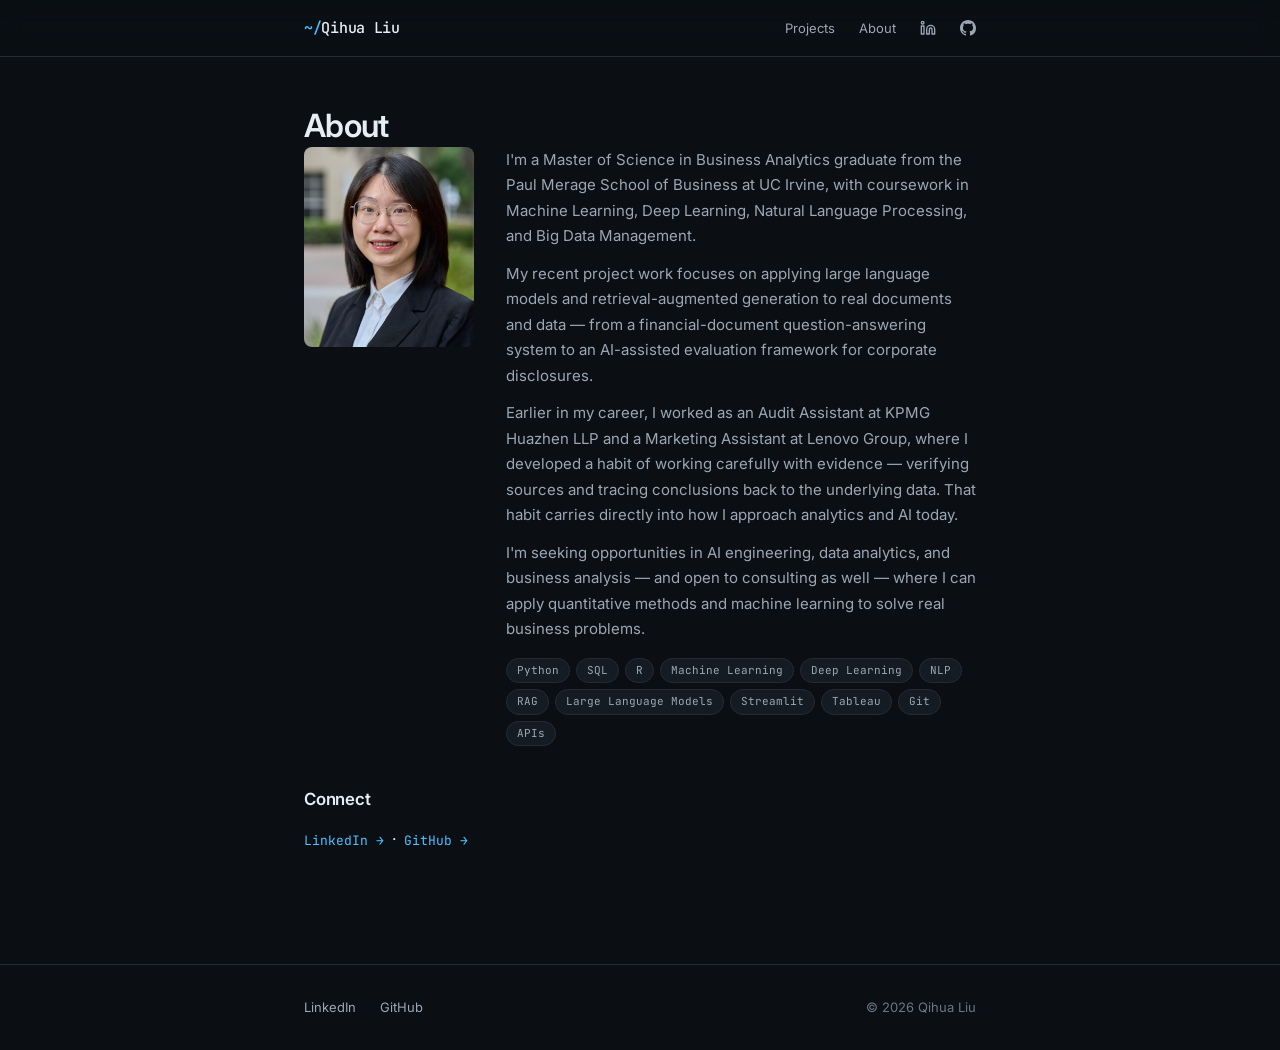
==== about.html @ f7bf49b6 "Add portfolio website" ====
<!DOCTYPE html>
<html lang="en">
<head>
<meta charset="UTF-8">
<meta name="viewport" content="width=device-width, initial-scale=1.0">
<title>About — Qihua Liu</title>
<link rel="icon" type="image/svg+xml" href="favicon.svg">
<link rel="stylesheet" href="styles.css">
</head>
<body>

<nav class="nav">
  <div class="nav-inner">
    <a href="index.html" class="nav-logo">Qihua Liu</a>
    <div class="nav-links">
      <a href="index.html#projects">Projects</a>
      <a href="index.html#about">About</a>
      <a href="https://www.linkedin.com/in/qihua-liu" target="_blank" rel="noopener" aria-label="LinkedIn">
        <svg width="16" height="16" viewBox="0 0 24 24" fill="none" stroke="currentColor" stroke-width="2" stroke-linecap="round" stroke-linejoin="round"><path d="M16 8a6 6 0 0 1 6 6v7h-4v-7a2 2 0 0 0-4 0v7h-4v-7a6 6 0 0 1 6-6z"/><rect x="2" y="9" width="4" height="12"/><circle cx="4" cy="4" r="2"/></svg>
      </a>
      <a href="https://github.com/liuqihua17-ship-it" target="_blank" rel="noopener" aria-label="GitHub">
        <svg width="16" height="16" viewBox="0 0 24 24" fill="currentColor"><path d="M12 0C5.37 0 0 5.37 0 12c0 5.31 3.435 9.795 8.205 11.385.6.105.825-.255.825-.57 0-.285-.015-1.23-.015-2.235-3.015.555-3.795-.735-4.035-1.41-.135-.345-.72-1.41-1.23-1.695-.42-.225-1.02-.78-.015-.795.945-.015 1.62.87 1.845 1.23 1.08 1.815 2.805 1.305 3.495.99.105-.78.42-1.305.765-1.605-2.67-.3-5.46-1.335-5.46-5.925 0-1.305.465-2.385 1.23-3.225-.12-.3-.54-1.53.12-3.18 0 0 1.005-.315 3.3 1.23.96-.27 1.98-.405 3-.405s2.04.135 3 .405c2.295-1.56 3.3-1.23 3.3-1.23.66 1.65.24 2.88.12 3.18.765.84 1.23 1.905 1.23 3.225 0 4.605-2.805 5.625-5.475 5.925.435.375.81 1.095.81 2.22 0 1.605-.015 2.895-.015 3.3 0 .315.225.69.825.57A12.02 12.02 0 0024 12c0-6.63-5.37-12-12-12z"/></svg>
      </a>
    </div>
  </div>
</nav>

<main class="page">
  <h1>About</h1>

  <div class="about-columns">
    <img src="images/qihua-liu.jpg" alt="Qihua Liu" class="about-photo">
    <div>
      <p>I'm a Master of Science in Business Analytics graduate from the Paul Merage School of Business at UC Irvine, with coursework in Machine Learning, Deep Learning, Natural Language Processing, and Big Data Management.</p>

      <p>My recent project work focuses on applying large language models and retrieval-augmented generation to real documents and data — from a financial-document question-answering system to an AI-assisted evaluation framework for corporate disclosures.</p>

      <p>Earlier in my career, I worked as an Audit Assistant at KPMG Huazhen LLP and a Marketing Assistant at Lenovo Group, where I developed a habit of working carefully with evidence — verifying sources and tracing conclusions back to the underlying data. That habit carries directly into how I approach analytics and AI today.</p>

      <p>I'm seeking opportunities in AI engineering, data analytics, and business analysis — and open to consulting as well — where I can apply quantitative methods and machine learning to solve real business problems.</p>

      <div class="tags about-skills">
        <span class="tag">Python</span>
        <span class="tag">SQL</span>
        <span class="tag">R</span>
        <span class="tag">Machine Learning</span>
        <span class="tag">Deep Learning</span>
        <span class="tag">NLP</span>
        <span class="tag">RAG</span>
        <span class="tag">Large Language Models</span>
        <span class="tag">Streamlit</span>
        <span class="tag">Tableau</span>
        <span class="tag">Git</span>
        <span class="tag">APIs</span>
      </div>
    </div>
  </div>

  <h2>Connect</h2>
  <div class="project-actions"><a href="https://www.linkedin.com/in/qihua-liu" target="_blank" rel="noopener">LinkedIn</a> &nbsp;·&nbsp; <a href="https://github.com/liuqihua17-ship-it" target="_blank" rel="noopener">GitHub</a></div>
</main>

<footer class="footer">
  <div class="footer-inner">
    <div class="footer-links">
      <a href="https://www.linkedin.com/in/qihua-liu" target="_blank" rel="noopener">LinkedIn</a>
      <a href="https://github.com/liuqihua17-ship-it" target="_blank" rel="noopener">GitHub</a>
    </div>
    <p>© 2026 Qihua Liu</p>
  </div>
</footer>

</body>
</html>
---- styles.css ----
@import url('https://fonts.googleapis.com/css2?family=Inter:wght@400;500;600&family=JetBrains+Mono:wght@400;500&display=swap');

:root {
  --bg: #0B0F14;
  --bg-secondary: #151B23;
  --bg-raised: #1B222C;
  --text: #E6EDF3;
  --text-secondary: #9BA7B4;
  --text-tertiary: #6B7684;
  --border: #232B36;
  --accent: #4CC2FF;
  --accent-strong: #7DD8FF;
  --accent-soft: rgba(76, 194, 255, 0.12);
  --font: 'Inter', -apple-system, BlinkMacSystemFont, 'Segoe UI', sans-serif;
  --font-mono: 'JetBrains Mono', ui-monospace, SFMono-Regular, Menlo, Consolas, monospace;
  --max-width: 720px;
  --nav-height: 56px;
  --radius: 8px;
}

*,
*::before,
*::after {
  margin: 0;
  padding: 0;
  box-sizing: border-box;
}

html {
  scroll-behavior: smooth;
  scroll-padding-top: calc(var(--nav-height) + 1.5rem);
}

body {
  font-family: var(--font);
  font-size: 1rem;
  line-height: 1.6;
  color: var(--text);
  background: var(--bg);
  -webkit-font-smoothing: antialiased;
  -moz-osx-font-smoothing: grayscale;
}

img { max-width: 100%; display: block; }

a { color: inherit; text-decoration: none; }

/* Layout */

.container,
.page {
  max-width: var(--max-width);
  margin: 0 auto;
  padding-left: 1.5rem;
  padding-right: 1.5rem;
}

.section { padding-top: 3rem; padding-bottom: 3rem; }

.page { padding-top: 3rem; padding-bottom: 4rem; }

/* Navigation */

.nav {
  position: sticky;
  top: 0;
  z-index: 100;
  background: rgba(11, 15, 20, 0.8);
  backdrop-filter: blur(12px);
  -webkit-backdrop-filter: blur(12px);
  border-bottom: 1px solid var(--border);
}

.nav-inner {
  display: flex;
  align-items: center;
  justify-content: space-between;
  height: var(--nav-height);
  max-width: var(--max-width);
  margin: 0 auto;
  padding: 0 1.5rem;
}

.nav-logo,
.site-title {
  font-family: var(--font-mono);
  font-weight: 500;
  font-size: 0.9375rem;
  color: var(--text);
  letter-spacing: -0.02em;
}

.nav-logo::before,
.site-title::before {
  content: '~/';
  color: var(--accent);
}

.nav-links {
  display: flex;
  align-items: center;
  gap: 1.5rem;
}

.nav-links a {
  font-size: 0.8125rem;
  color: var(--text-secondary);
  transition: color 0.2s;
  position: relative;
}

.nav-links a:hover { color: var(--text); }

.nav-links a:not([aria-label])::after {
  content: '';
  position: absolute;
  bottom: -2px;
  left: 0;
  width: 0;
  height: 1.5px;
  background: var(--accent);
  transition: width 0.25s ease;
}

.nav-links a:not([aria-label]):hover::after { width: 100%; }

.nav-links svg { display: block; }

.nav-social { display: flex; align-items: center; gap: 1.1rem; }
.nav-social a { display: flex; color: var(--text-secondary); transition: color 0.2s; }
.nav-social a:hover { color: var(--accent); }

/* Headings */

h1, h2, h3 {
  font-weight: 600;
  color: var(--text);
  letter-spacing: -0.01em;
}

/* Hero / Lanyard */

.hero { padding-bottom: 1rem; }

.lanyard-area {
  position: relative;
  width: 100%;
  height: 440px;
  overflow: visible;
}

#rope-canvas {
  position: absolute;
  top: 0;
  left: 0;
  width: 100%;
  height: 100%;
  pointer-events: none;
}

.badge {
  position: absolute;
  width: 220px;
  cursor: grab;
  user-select: none;
  touch-action: none;
  will-change: transform;
  transform-origin: 50% 0;
  z-index: 10;
}

.badge:active { cursor: grabbing; }

.badge-hole {
  width: 14px;
  height: 14px;
  border: 2.5px solid #c4c4c4;
  border-radius: 50%;
  margin: 0 auto 4px;
}

.badge-card {
  background: #ffffff;
  border: 1px solid rgba(255, 255, 255, 0.12);
  border-radius: 12px;
  overflow: hidden;
  box-shadow: 0 4px 30px rgba(0, 0, 0, 0.5), 0 0 0 1px rgba(76, 194, 255, 0.08);
  transition: box-shadow 0.2s;
}

.badge:active .badge-card {
  box-shadow: 0 12px 40px rgba(0, 0, 0, 0.6), 0 0 0 1px rgba(76, 194, 255, 0.25);
}

.badge-stripe { height: 5px; background: var(--accent); }

.badge-body { padding: 1.25rem 1.5rem 1.5rem; text-align: center; }

.badge-photo {
  width: 68px;
  height: 68px;
  border-radius: 50%;
  object-fit: cover;
  margin: 0 auto 0.75rem;
}

.badge-name { font-size: 1.125rem; font-weight: 600; line-height: 1.3; margin: 0; color: #111; }
.badge-title { font-size: 0.8125rem; color: #555; margin-top: 0.125rem; }
.badge-org {
  font-size: 0.7rem;
  color: var(--accent);
  margin-top: 0.35rem;
  font-family: var(--font-mono);
  text-transform: uppercase;
  letter-spacing: 0.08em;
}

.hero-tagline {
  text-align: center;
  font-size: 1rem;
  color: var(--text-secondary);
  max-width: 520px;
  margin: 0 auto;
  line-height: 1.7;
}

/* Section Labels */

.section-label {
  font-family: var(--font-mono);
  font-size: 0.75rem;
  font-weight: 500;
  text-transform: uppercase;
  letter-spacing: 0.1em;
  color: var(--text-tertiary);
  margin-bottom: 1.5rem;
}

.section-label::before { content: '// '; color: var(--accent); }

/* Project List */

.project-list,
.project-list-clean { display: flex; flex-direction: column; }

.project,
.project-list-clean a {
  display: block;
  padding: 1.5rem 0;
  border-top: 1px solid var(--border);
  transition: padding-left 0.3s ease;
  color: inherit;
}

.project:last-child,
.project-list-clean a:last-child { border-bottom: 1px solid var(--border); }

.project:hover,
.project-list-clean a:hover { padding-left: 1rem; }

.project-header,
.project-row-header {
  display: flex;
  align-items: flex-start;
  justify-content: space-between;
  gap: 1rem;
}

.project h3,
.project-list-clean h3 { font-size: 1.125rem; font-weight: 600; line-height: 1.4; }

.project-arrow {
  font-size: 1.125rem;
  color: var(--text-tertiary);
  transition: transform 0.3s ease, color 0.2s;
  flex-shrink: 0;
  margin-top: 0.125rem;
}

.project:hover .project-arrow,
.project-list-clean a:hover .project-arrow {
  transform: translateX(4px);
  color: var(--accent);
}

.project > p,
.project-list-clean p {
  margin-top: 0.5rem;
  color: var(--text-secondary);
  font-size: 0.875rem;
  line-height: 1.6;
}

.tags {
  display: flex;
  flex-wrap: wrap;
  gap: 0.375rem;
  margin-top: 0.75rem;
}

.tag {
  font-family: var(--font-mono);
  font-size: 0.6875rem;
  padding: 0.1875rem 0.625rem;
  background: var(--bg-secondary);
  border: 1px solid var(--border);
  border-radius: 100px;
  color: var(--text-secondary);
  transition: border-color 0.2s, color 0.2s;
}

.tag:hover { border-color: var(--accent); color: var(--accent); }

.see-all {
  display: inline-block;
  margin-top: 1.25rem;
  font-family: var(--font-mono);
  font-size: 0.8125rem;
  color: var(--accent);
}
.see-all:hover { color: var(--accent-strong); }

/* About */

.about-content,
.about-columns {
  display: flex;
  gap: 2rem;
  align-items: flex-start;
  margin-top: 0;
}

.about-photo {
  width: 160px;
  height: 160px;
  border-radius: var(--radius);
  object-fit: cover;
  flex-shrink: 0;
  will-change: transform;
  transition: transform 0.3s ease;
}

.about-columns .about-photo { width: 170px; height: 200px; }

.about-text p,
.about-columns p {
  color: var(--text-secondary);
  margin-bottom: 0.75rem;
  font-size: 0.9375rem;
  line-height: 1.7;
}

.about-text p:last-child { margin-bottom: 0; }

.about-skills { margin-top: 1rem; }

/* Footer */

.footer { border-top: 1px solid var(--border); margin-top: 3rem; }

.footer-inner {
  display: flex;
  justify-content: space-between;
  align-items: center;
  max-width: var(--max-width);
  margin: 0 auto;
  padding: 2rem 1.5rem;
  font-size: 0.8125rem;
  color: var(--text-tertiary);
}

.footer-inner a,
.footer-links a { color: var(--text-secondary); transition: color 0.2s; }
.footer-inner a:hover,
.footer-links a:hover { color: var(--accent); }

.footer-links { display: flex; gap: 1.5rem; }

/* Generic page content (about / portfolio / project detail) */

.page h1 { font-size: clamp(1.5rem, 4vw, 2rem); line-height: 1.3; letter-spacing: -0.02em; }
.page > p { color: var(--text-secondary); font-size: 0.9375rem; line-height: 1.7; margin: 0.75rem 0; }

.page h2 {
  font-size: 1.05rem;
  margin-top: 2.5rem;
  margin-bottom: 0.85rem;
}

.page ul { margin: 0 0 1.25rem 1.25rem; color: var(--text-secondary); font-size: 0.9375rem; }
.page li { margin-bottom: 0.4rem; line-height: 1.65; }

.project-actions a { font-family: var(--font-mono); font-size: 0.8125rem; color: var(--accent); }
.project-actions a::after { content: " →"; }

/* Project Detail */

.back-link {
  display: inline-block;
  font-family: var(--font-mono);
  font-size: 0.8125rem;
  color: var(--text-secondary);
  margin-bottom: 1.5rem;
  transition: color 0.2s;
}
.back-link:hover { color: var(--accent); }

.project-detail header { margin-bottom: 2rem; }
.project-detail header h1 { font-size: clamp(1.375rem, 4vw, 2rem); line-height: 1.3; letter-spacing: -0.02em; }
.project-detail header p.tagline {
  color: var(--text-tertiary);
  margin-top: 0.6rem;
  font-family: var(--font-mono);
  font-size: 0.8rem;
  line-height: 1.6;
}

.project-detail h2 {
  font-size: 1rem;
  color: var(--accent);
  margin-top: 2.5rem;
  margin-bottom: 0.75rem;
}

.project-detail p { color: var(--text-secondary); margin-bottom: 0.75rem; font-size: 0.9375rem; line-height: 1.75; }
.project-detail ul { margin-bottom: 1.25rem; padding-left: 1.25rem; color: var(--text-secondary); font-size: 0.9375rem; }
.project-detail li { margin-bottom: 0.375rem; line-height: 1.65; }
.project-detail code {
  font-family: var(--font-mono);
  font-size: 0.85em;
  background: var(--bg-secondary);
  border: 1px solid var(--border);
  border-radius: 4px;
  padding: 0.1rem 0.35rem;
}
.project-detail table { color: var(--text-secondary); }
.project-detail th { color: var(--text); }

/* Collapsible detail sections */

.more-detail {
  border: 1px solid var(--border);
  border-radius: var(--radius);
  margin: 1.5rem 0;
  padding: 0 1rem;
  background: var(--bg-secondary);
}

.more-detail summary {
  cursor: pointer;
  padding: 0.85rem 0;
  font-family: var(--font-mono);
  font-weight: 500;
  font-size: 0.875rem;
  color: var(--text);
  list-style: none;
}

.more-detail summary::-webkit-details-marker { display: none; }
.more-detail summary::before { content: "+ "; color: var(--accent); }
.more-detail[open] summary::before { content: "− "; }
.more-detail[open] summary { border-bottom: 1px solid var(--border); }
.more-detail .inner { padding: 1rem 0 1.25rem; }
.more-detail h2 { margin-top: 1.5rem; }
.more-detail h2:first-child { margin-top: 0; }

/* Demo carousel */

.demo-carousel {
  margin: 1.5rem 0 2rem;
  border: 1px solid var(--border);
  border-radius: var(--radius);
  overflow: hidden;
  background: var(--bg-secondary);
  max-width: 900px;
  width: 100%;
}

.demo-slide-wrap { overflow: hidden; position: relative; background: var(--bg-raised); }
.demo-slide-wrap img { display: block; width: 100%; height: auto; user-select: none; }

@keyframes demoSlideRight { from { transform: translateX(24px); opacity: 0; } to { transform: translateX(0); opacity: 1; } }
@keyframes demoSlideLeft  { from { transform: translateX(-24px); opacity: 0; } to { transform: translateX(0); opacity: 1; } }
.demo-slide-wrap img.anim-next { animation: demoSlideRight 0.2s ease; }
.demo-slide-wrap img.anim-prev { animation: demoSlideLeft 0.2s ease; }

.demo-footer {
  display: flex;
  align-items: center;
  justify-content: space-between;
  padding: 0.6rem 1rem;
  background: var(--bg-secondary);
  border-top: 1px solid var(--border);
}

.demo-footer button {
  background: none;
  border: 1px solid var(--border);
  border-radius: 4px;
  padding: 0.25rem 0.75rem;
  font-size: 0.9rem;
  cursor: pointer;
  color: var(--text);
  flex-shrink: 0;
  transition: background 0.15s, border-color 0.15s;
}

.demo-footer button:hover:not(:disabled) { background: var(--accent-soft); border-color: var(--accent); }
.demo-footer button:disabled { opacity: 0.3; cursor: default; }

.demo-caption { display: flex; flex-direction: column; align-items: center; gap: 0.1rem; }
.demo-title { font-size: 0.875rem; font-weight: 600; color: var(--text); }
.demo-counter { font-family: var(--font-mono); font-size: 0.7rem; color: var(--text-tertiary); }

.demo-img { cursor: zoom-in; }

@media (min-width: 860px) {
  .demo-carousel { margin-left: 50%; transform: translateX(-50%); }
}

/* Lightbox */

.lightbox {
  position: fixed;
  inset: 0;
  background: rgba(5, 8, 11, 0.94);
  display: none;
  align-items: center;
  justify-content: center;
  z-index: 1000;
  padding: 2rem;
}
.lightbox.is-open { display: flex; }
.lightbox img { max-width: 95vw; max-height: 90vh; border-radius: 4px; }

.lightbox-close {
  position: absolute;
  top: 1.25rem;
  right: 1.5rem;
  background: none;
  border: none;
  color: #fff;
  font-size: 2rem;
  line-height: 1;
  cursor: pointer;
  opacity: 0.8;
}
.lightbox-close:hover { opacity: 1; }

.lightbox-nav {
  position: absolute;
  top: 50%;
  transform: translateY(-50%);
  background: rgba(255, 255, 255, 0.1);
  border: none;
  color: #fff;
  width: 44px;
  height: 44px;
  border-radius: 50%;
  font-size: 1.25rem;
  cursor: pointer;
  transition: background 0.15s;
}
.lightbox-nav:hover:not(:disabled) { background: rgba(76, 194, 255, 0.3); }
.lightbox-nav:disabled { opacity: 0.25; cursor: default; }
.lightbox-prev { left: 1.5rem; }
.lightbox-next { right: 1.5rem; }

.lightbox-counter {
  position: absolute;
  bottom: 1.25rem;
  left: 50%;
  transform: translateX(-50%);
  color: rgba(255, 255, 255, 0.7);
  font-family: var(--font-mono);
  font-size: 0.8125rem;
}

/* Animations */

.fade-in { opacity: 0; transform: translateY(12px); transition: opacity 0.5s ease, transform 0.5s ease; }
.fade-in.visible { opacity: 1; transform: none; }
.fade-in:nth-child(2) { transition-delay: 0.08s; }
.fade-in:nth-child(3) { transition-delay: 0.16s; }

/* Responsive */

@media (max-width: 768px) {
  .lanyard-area { height: 360px; }
  .badge { width: 190px; }
  .badge-body { padding: 1rem 1.25rem 1.25rem; }
  .badge-photo { width: 56px; height: 56px; }
  .badge-name { font-size: 1rem; }
  .section { padding-top: 2.5rem; padding-bottom: 2.5rem; }
  .about-content, .about-columns { flex-direction: column; align-items: center; text-align: center; }
  .about-photo { width: 130px; height: 130px; }
  .about-columns .about-photo { width: 150px; height: 180px; }
  .about-skills { justify-content: center; }
  .nav-links { gap: 1rem; }
  .project:hover, .project-list-clean a:hover { padding-left: 0.5rem; }
  .footer-inner { flex-direction: column; gap: 0.75rem; text-align: center; }
  .hero-tagline { font-size: 0.9375rem; padding: 0 1rem; }
}

@media (max-width: 480px) {
  .lanyard-area { height: 320px; }
  .badge { width: 170px; }
  .badge-photo { width: 48px; height: 48px; }
  .badge-body { padding: 0.875rem 1rem 1rem; }
  .badge-name { font-size: 0.9375rem; }
  .badge-title { font-size: 0.6875rem; }
  .lightbox-nav { width: 38px; height: 38px; }
  .lightbox-prev { left: 0.5rem; }
  .lightbox-next { right: 0.5rem; }
}

/* GitHub button */

.project-links { margin-top: 1rem; }
.btn-github {
  display: inline-block;
  padding: 0.5rem 1rem;
  background: var(--bg-secondary);
  border: 1px solid var(--border);
  border-radius: 999px;
  font-family: var(--font-mono);
  font-size: 0.8125rem;
  color: var(--text-secondary);
  transition: color 0.2s, border-color 0.2s;
}
.btn-github:hover { color: var(--accent); border-color: var(--accent); }
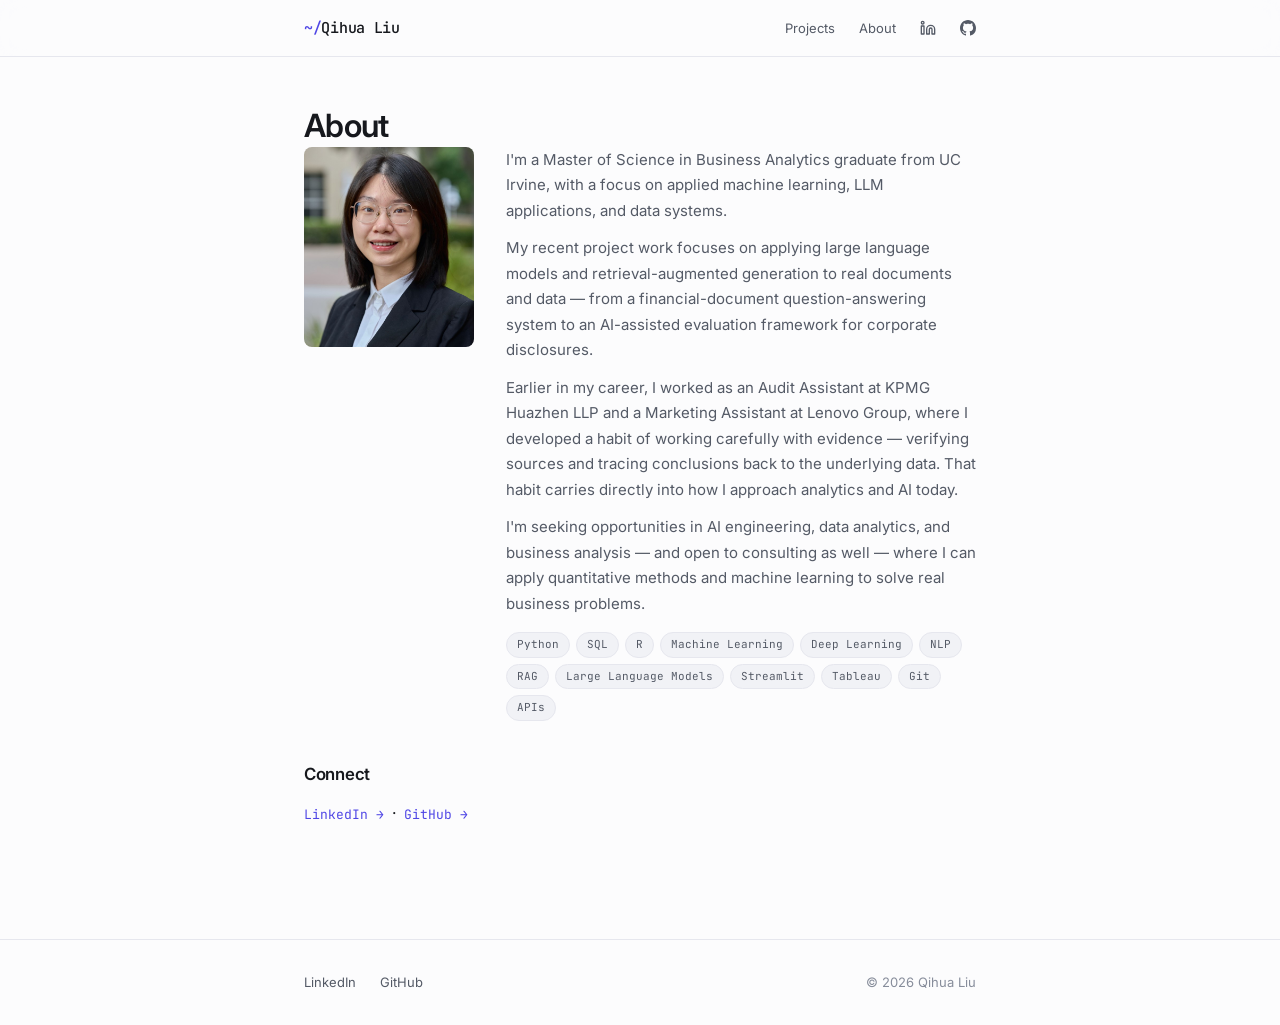
==== commit e2a40f26: "Rebuild portfolio: friend-style structure, light tech theme, updated links - Single-page index with " ====
--- a/about.html
+++ b/about.html
@@ -18,7 +18,7 @@
       <a href="https://www.linkedin.com/in/qihua-liu" target="_blank" rel="noopener" aria-label="LinkedIn">
         <svg width="16" height="16" viewBox="0 0 24 24" fill="none" stroke="currentColor" stroke-width="2" stroke-linecap="round" stroke-linejoin="round"><path d="M16 8a6 6 0 0 1 6 6v7h-4v-7a2 2 0 0 0-4 0v7h-4v-7a6 6 0 0 1 6-6z"/><rect x="2" y="9" width="4" height="12"/><circle cx="4" cy="4" r="2"/></svg>
       </a>
-      <a href="https://github.com/liuqihua17-ship-it" target="_blank" rel="noopener" aria-label="GitHub">
+      <a href="https://github.com/qihua-liu" target="_blank" rel="noopener" aria-label="GitHub">
         <svg width="16" height="16" viewBox="0 0 24 24" fill="currentColor"><path d="M12 0C5.37 0 0 5.37 0 12c0 5.31 3.435 9.795 8.205 11.385.6.105.825-.255.825-.57 0-.285-.015-1.23-.015-2.235-3.015.555-3.795-.735-4.035-1.41-.135-.345-.72-1.41-1.23-1.695-.42-.225-1.02-.78-.015-.795.945-.015 1.62.87 1.845 1.23 1.08 1.815 2.805 1.305 3.495.99.105-.78.42-1.305.765-1.605-2.67-.3-5.46-1.335-5.46-5.925 0-1.305.465-2.385 1.23-3.225-.12-.3-.54-1.53.12-3.18 0 0 1.005-.315 3.3 1.23.96-.27 1.98-.405 3-.405s2.04.135 3 .405c2.295-1.56 3.3-1.23 3.3-1.23.66 1.65.24 2.88.12 3.18.765.84 1.23 1.905 1.23 3.225 0 4.605-2.805 5.625-5.475 5.925.435.375.81 1.095.81 2.22 0 1.605-.015 2.895-.015 3.3 0 .315.225.69.825.57A12.02 12.02 0 0024 12c0-6.63-5.37-12-12-12z"/></svg>
       </a>
     </div>
@@ -31,7 +31,7 @@
   <div class="about-columns">
     <img src="images/qihua-liu.jpg" alt="Qihua Liu" class="about-photo">
     <div>
-      <p>I'm a Master of Science in Business Analytics graduate from the Paul Merage School of Business at UC Irvine, with coursework in Machine Learning, Deep Learning, Natural Language Processing, and Big Data Management.</p>
+      <p>I'm a Master of Science in Business Analytics graduate from UC Irvine, with a focus on applied machine learning, LLM applications, and data systems.</p>
 
       <p>My recent project work focuses on applying large language models and retrieval-augmented generation to real documents and data — from a financial-document question-answering system to an AI-assisted evaluation framework for corporate disclosures.</p>
 
@@ -57,14 +57,14 @@
   </div>
 
   <h2>Connect</h2>
-  <div class="project-actions"><a href="https://www.linkedin.com/in/qihua-liu" target="_blank" rel="noopener">LinkedIn</a> &nbsp;·&nbsp; <a href="https://github.com/liuqihua17-ship-it" target="_blank" rel="noopener">GitHub</a></div>
+  <div class="project-actions"><a href="https://www.linkedin.com/in/qihua-liu" target="_blank" rel="noopener">LinkedIn</a> &nbsp;·&nbsp; <a href="https://github.com/qihua-liu" target="_blank" rel="noopener">GitHub</a></div>
 </main>
 
 <footer class="footer">
   <div class="footer-inner">
     <div class="footer-links">
       <a href="https://www.linkedin.com/in/qihua-liu" target="_blank" rel="noopener">LinkedIn</a>
-      <a href="https://github.com/liuqihua17-ship-it" target="_blank" rel="noopener">GitHub</a>
+      <a href="https://github.com/qihua-liu" target="_blank" rel="noopener">GitHub</a>
     </div>
     <p>© 2026 Qihua Liu</p>
   </div>
--- a/styles.css
+++ b/styles.css
@@ -1,21 +1,22 @@
 @import url('https://fonts.googleapis.com/css2?family=Inter:wght@400;500;600&family=JetBrains+Mono:wght@400;500&display=swap');
 
 :root {
-  --bg: #0B0F14;
-  --bg-secondary: #151B23;
-  --bg-raised: #1B222C;
-  --text: #E6EDF3;
-  --text-secondary: #9BA7B4;
-  --text-tertiary: #6B7684;
-  --border: #232B36;
-  --accent: #4CC2FF;
-  --accent-strong: #7DD8FF;
-  --accent-soft: rgba(76, 194, 255, 0.12);
+  --bg: #FCFCFD;
+  --bg-secondary: #F1F2F6;
+  --bg-raised: #FFFFFF;
+  --text: #16181D;
+  --text-secondary: #545A66;
+  --text-tertiary: #878D9B;
+  --border: #E6E7EE;
+  --accent: #4F46E5;
+  --accent-strong: #4338CA;
+  --accent-soft: #EEF0FE;
   --font: 'Inter', -apple-system, BlinkMacSystemFont, 'Segoe UI', sans-serif;
   --font-mono: 'JetBrains Mono', ui-monospace, SFMono-Regular, Menlo, Consolas, monospace;
   --max-width: 720px;
   --nav-height: 56px;
   --radius: 8px;
+  --shadow: 0 4px 24px rgba(22, 24, 40, 0.07), 0 1px 3px rgba(22, 24, 40, 0.05);
 }
 
 *,
@@ -45,6 +46,8 @@
 
 a { color: inherit; text-decoration: none; }
 
+::selection { background: var(--accent-soft); }
+
 /* Layout */
 
 .container,
@@ -65,7 +68,7 @@
   position: sticky;
   top: 0;
   z-index: 100;
-  background: rgba(11, 15, 20, 0.8);
+  background: rgba(252, 252, 253, 0.8);
   backdrop-filter: blur(12px);
   -webkit-backdrop-filter: blur(12px);
   border-bottom: 1px solid var(--border);
@@ -135,7 +138,7 @@
 h1, h2, h3 {
   font-weight: 600;
   color: var(--text);
-  letter-spacing: -0.01em;
+  letter-spacing: -0.015em;
 }
 
 /* Hero / Lanyard */
@@ -174,22 +177,22 @@
 .badge-hole {
   width: 14px;
   height: 14px;
-  border: 2.5px solid #c4c4c4;
+  border: 2.5px solid #b9bcc6;
   border-radius: 50%;
   margin: 0 auto 4px;
 }
 
 .badge-card {
-  background: #ffffff;
-  border: 1px solid rgba(255, 255, 255, 0.12);
+  background: var(--bg-raised);
+  border: 1px solid var(--border);
   border-radius: 12px;
   overflow: hidden;
-  box-shadow: 0 4px 30px rgba(0, 0, 0, 0.5), 0 0 0 1px rgba(76, 194, 255, 0.08);
+  box-shadow: 0 10px 34px rgba(22, 24, 40, 0.12), 0 2px 8px rgba(22, 24, 40, 0.06);
   transition: box-shadow 0.2s;
 }
 
 .badge:active .badge-card {
-  box-shadow: 0 12px 40px rgba(0, 0, 0, 0.6), 0 0 0 1px rgba(76, 194, 255, 0.25);
+  box-shadow: 0 16px 44px rgba(79, 70, 229, 0.18), 0 3px 10px rgba(22, 24, 40, 0.08);
 }
 
 .badge-stripe { height: 5px; background: var(--accent); }
@@ -204,8 +207,8 @@
   margin: 0 auto 0.75rem;
 }
 
-.badge-name { font-size: 1.125rem; font-weight: 600; line-height: 1.3; margin: 0; color: #111; }
-.badge-title { font-size: 0.8125rem; color: #555; margin-top: 0.125rem; }
+.badge-name { font-size: 1.125rem; font-weight: 600; line-height: 1.3; margin: 0; color: var(--text); }
+.badge-title { font-size: 0.8125rem; color: var(--text-secondary); margin-top: 0.125rem; }
 .badge-org {
   font-size: 0.7rem;
   color: var(--accent);
@@ -217,7 +220,7 @@
 
 .hero-tagline {
   text-align: center;
-  font-size: 1rem;
+  font-size: 1.0625rem;
   color: var(--text-secondary);
   max-width: 520px;
   margin: 0 auto;
@@ -306,10 +309,10 @@
   border: 1px solid var(--border);
   border-radius: 100px;
   color: var(--text-secondary);
-  transition: border-color 0.2s, color 0.2s;
-}
-
-.tag:hover { border-color: var(--accent); color: var(--accent); }
+  transition: border-color 0.2s, color 0.2s, background 0.2s;
+}
+
+.tag:hover { border-color: var(--accent); color: var(--accent); background: var(--accent-soft); }
 
 .see-all {
   display: inline-block;
@@ -425,6 +428,7 @@
 .project-detail p { color: var(--text-secondary); margin-bottom: 0.75rem; font-size: 0.9375rem; line-height: 1.75; }
 .project-detail ul { margin-bottom: 1.25rem; padding-left: 1.25rem; color: var(--text-secondary); font-size: 0.9375rem; }
 .project-detail li { margin-bottom: 0.375rem; line-height: 1.65; }
+.project-detail strong { color: var(--text); font-weight: 600; }
 .project-detail code {
   font-family: var(--font-mono);
   font-size: 0.85em;
@@ -471,12 +475,13 @@
   border: 1px solid var(--border);
   border-radius: var(--radius);
   overflow: hidden;
-  background: var(--bg-secondary);
+  background: var(--bg-raised);
   max-width: 900px;
   width: 100%;
-}
-
-.demo-slide-wrap { overflow: hidden; position: relative; background: var(--bg-raised); }
+  box-shadow: var(--shadow);
+}
+
+.demo-slide-wrap { overflow: hidden; position: relative; background: var(--bg-secondary); }
 .demo-slide-wrap img { display: block; width: 100%; height: auto; user-select: none; }
 
 @keyframes demoSlideRight { from { transform: translateX(24px); opacity: 0; } to { transform: translateX(0); opacity: 1; } }
@@ -489,7 +494,7 @@
   align-items: center;
   justify-content: space-between;
   padding: 0.6rem 1rem;
-  background: var(--bg-secondary);
+  background: var(--bg-raised);
   border-top: 1px solid var(--border);
 }
 
@@ -523,7 +528,7 @@
 .lightbox {
   position: fixed;
   inset: 0;
-  background: rgba(5, 8, 11, 0.94);
+  background: rgba(16, 17, 24, 0.9);
   display: none;
   align-items: center;
   justify-content: center;
@@ -551,7 +556,7 @@
   position: absolute;
   top: 50%;
   transform: translateY(-50%);
-  background: rgba(255, 255, 255, 0.1);
+  background: rgba(255, 255, 255, 0.14);
   border: none;
   color: #fff;
   width: 44px;
@@ -561,7 +566,7 @@
   cursor: pointer;
   transition: background 0.15s;
 }
-.lightbox-nav:hover:not(:disabled) { background: rgba(76, 194, 255, 0.3); }
+.lightbox-nav:hover:not(:disabled) { background: rgba(255, 255, 255, 0.3); }
 .lightbox-nav:disabled { opacity: 0.25; cursor: default; }
 .lightbox-prev { left: 1.5rem; }
 .lightbox-next { right: 1.5rem; }
@@ -620,12 +625,12 @@
 .btn-github {
   display: inline-block;
   padding: 0.5rem 1rem;
-  background: var(--bg-secondary);
+  background: var(--bg-raised);
   border: 1px solid var(--border);
   border-radius: 999px;
   font-family: var(--font-mono);
   font-size: 0.8125rem;
   color: var(--text-secondary);
-  transition: color 0.2s, border-color 0.2s;
-}
-.btn-github:hover { color: var(--accent); border-color: var(--accent); }
+  transition: color 0.2s, border-color 0.2s, background 0.2s;
+}
+.btn-github:hover { color: var(--accent); border-color: var(--accent); background: var(--accent-soft); }
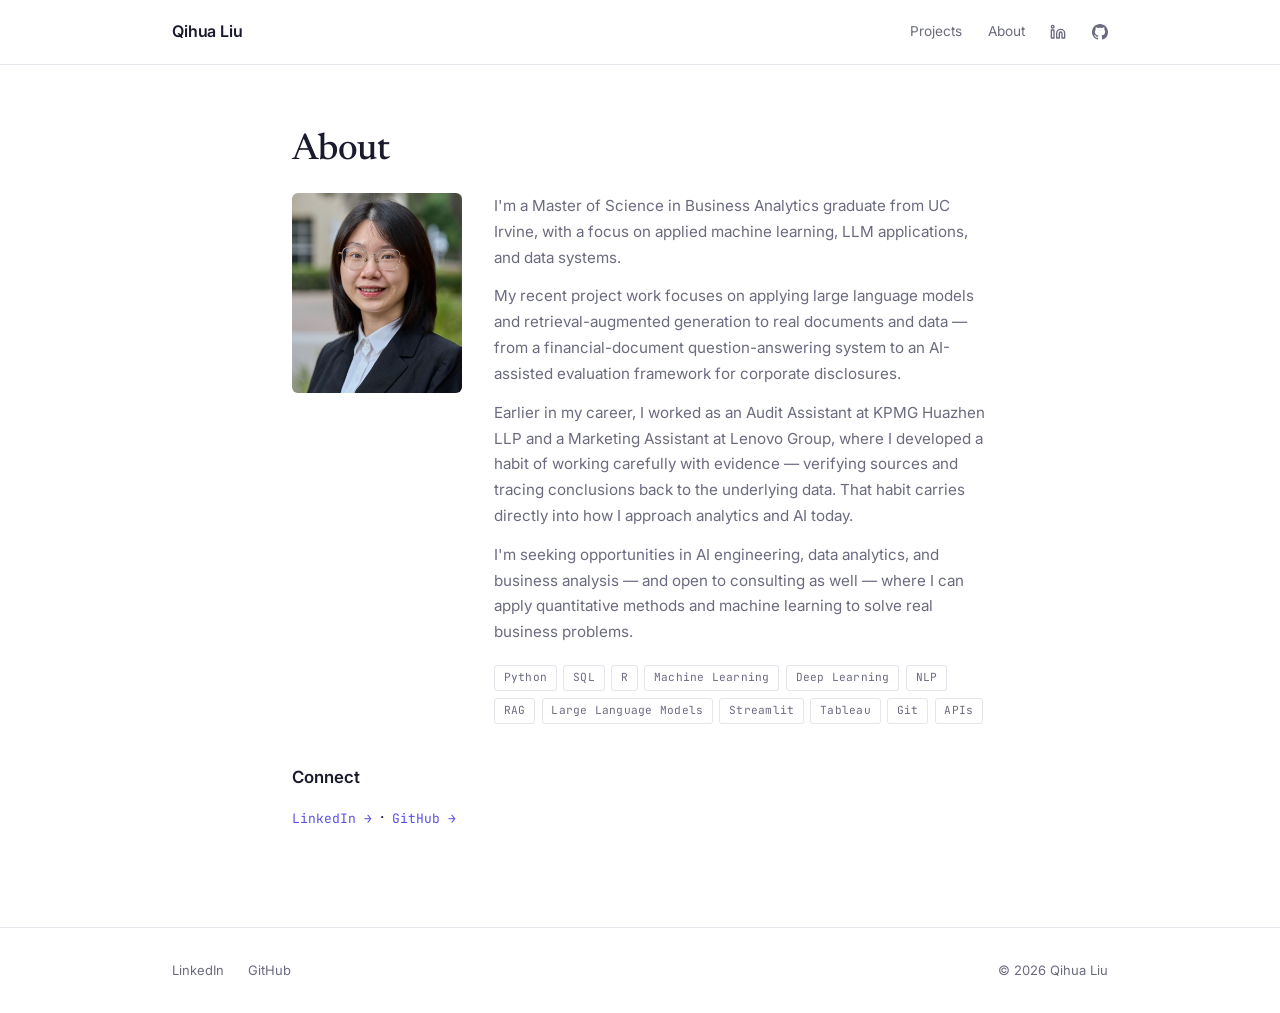
==== commit bcc237e0: "Homepage redesign: minimal editorial Applied AI identity - New indigo design tokens (#5B4FE8 accent," ====
--- a/about.html
+++ b/about.html
@@ -14,11 +14,11 @@
     <a href="index.html" class="nav-logo">Qihua Liu</a>
     <div class="nav-links">
       <a href="index.html#projects">Projects</a>
-      <a href="index.html#about">About</a>
-      <a href="https://www.linkedin.com/in/qihua-liu" target="_blank" rel="noopener" aria-label="LinkedIn">
+      <a href="about.html">About</a>
+      <a class="icon-link" href="https://www.linkedin.com/in/qihua-liu" target="_blank" rel="noopener" aria-label="LinkedIn">
         <svg width="16" height="16" viewBox="0 0 24 24" fill="none" stroke="currentColor" stroke-width="2" stroke-linecap="round" stroke-linejoin="round"><path d="M16 8a6 6 0 0 1 6 6v7h-4v-7a2 2 0 0 0-4 0v7h-4v-7a6 6 0 0 1 6-6z"/><rect x="2" y="9" width="4" height="12"/><circle cx="4" cy="4" r="2"/></svg>
       </a>
-      <a href="https://github.com/qihua-liu" target="_blank" rel="noopener" aria-label="GitHub">
+      <a class="icon-link" href="https://github.com/qihua-liu" target="_blank" rel="noopener" aria-label="GitHub">
         <svg width="16" height="16" viewBox="0 0 24 24" fill="currentColor"><path d="M12 0C5.37 0 0 5.37 0 12c0 5.31 3.435 9.795 8.205 11.385.6.105.825-.255.825-.57 0-.285-.015-1.23-.015-2.235-3.015.555-3.795-.735-4.035-1.41-.135-.345-.72-1.41-1.23-1.695-.42-.225-1.02-.78-.015-.795.945-.015 1.62.87 1.845 1.23 1.08 1.815 2.805 1.305 3.495.99.105-.78.42-1.305.765-1.605-2.67-.3-5.46-1.335-5.46-5.925 0-1.305.465-2.385 1.23-3.225-.12-.3-.54-1.53.12-3.18 0 0 1.005-.315 3.3 1.23.96-.27 1.98-.405 3-.405s2.04.135 3 .405c2.295-1.56 3.3-1.23 3.3-1.23.66 1.65.24 2.88.12 3.18.765.84 1.23 1.905 1.23 3.225 0 4.605-2.805 5.625-5.475 5.925.435.375.81 1.095.81 2.22 0 1.605-.015 2.895-.015 3.3 0 .315.225.69.825.57A12.02 12.02 0 0024 12c0-6.63-5.37-12-12-12z"/></svg>
       </a>
     </div>
--- a/styles.css
+++ b/styles.css
@@ -1,22 +1,26 @@
-@import url('https://fonts.googleapis.com/css2?family=Inter:wght@400;500;600&family=JetBrains+Mono:wght@400;500&display=swap');
+@import url('https://fonts.googleapis.com/css2?family=Inter:wght@400;500;600&family=JetBrains+Mono:wght@400;500&family=Newsreader:opsz,wght@6..72,400;6..72,500&display=swap');
+
+/* ============================================================
+   Design tokens
+   ============================================================ */
 
 :root {
-  --bg: #FCFCFD;
-  --bg-secondary: #F1F2F6;
-  --bg-raised: #FFFFFF;
-  --text: #16181D;
-  --text-secondary: #545A66;
-  --text-tertiary: #878D9B;
-  --border: #E6E7EE;
-  --accent: #4F46E5;
-  --accent-strong: #4338CA;
-  --accent-soft: #EEF0FE;
-  --font: 'Inter', -apple-system, BlinkMacSystemFont, 'Segoe UI', sans-serif;
+  --bg: #FFFFFF;
+  --text: #1A1A2E;
+  --text-secondary: #6B6B80;
+  --border: #E5E5EC;
+  --accent: #5B4FE8;
+  --accent-soft: #F1EFFF;
+  --status: #00C2A8; /* reserved for future functional states only */
+
+  --font-sans: 'Inter', -apple-system, BlinkMacSystemFont, 'Segoe UI', Roboto, sans-serif;
+  --font-serif: 'Newsreader', Georgia, 'Times New Roman', serif;
   --font-mono: 'JetBrains Mono', ui-monospace, SFMono-Regular, Menlo, Consolas, monospace;
-  --max-width: 720px;
-  --nav-height: 56px;
-  --radius: 8px;
-  --shadow: 0 4px 24px rgba(22, 24, 40, 0.07), 0 1px 3px rgba(22, 24, 40, 0.05);
+
+  --maxw: 1000px;
+  --readw: 760px;
+  --nav-h: 64px;
+  --pad: clamp(1.25rem, 4vw, 2rem);
 }
 
 *,
@@ -29,374 +33,452 @@
 
 html {
   scroll-behavior: smooth;
-  scroll-padding-top: calc(var(--nav-height) + 1.5rem);
+  scroll-padding-top: calc(var(--nav-h) + 1.5rem);
+  -webkit-text-size-adjust: 100%;
 }
 
 body {
-  font-family: var(--font);
+  font-family: var(--font-sans);
   font-size: 1rem;
   line-height: 1.6;
   color: var(--text);
   background: var(--bg);
+  font-optical-sizing: auto;
   -webkit-font-smoothing: antialiased;
   -moz-osx-font-smoothing: grayscale;
 }
 
 img { max-width: 100%; display: block; }
-
 a { color: inherit; text-decoration: none; }
-
 ::selection { background: var(--accent-soft); }
 
-/* Layout */
-
-.container,
+:focus-visible {
+  outline: 2px solid var(--accent);
+  outline-offset: 3px;
+  border-radius: 2px;
+}
+
+/* ============================================================
+   Layout
+   ============================================================ */
+
+.container {
+  max-width: var(--maxw);
+  margin: 0 auto;
+  padding-left: var(--pad);
+  padding-right: var(--pad);
+}
+
 .page {
-  max-width: var(--max-width);
+  max-width: var(--readw);
   margin: 0 auto;
-  padding-left: 1.5rem;
-  padding-right: 1.5rem;
-}
-
-.section { padding-top: 3rem; padding-bottom: 3rem; }
-
-.page { padding-top: 3rem; padding-bottom: 4rem; }
-
-/* Navigation */
+  padding: clamp(2.5rem, 6vw, 4rem) var(--pad) 4rem;
+}
+
+/* ============================================================
+   Navbar
+   ============================================================ */
 
 .nav {
   position: sticky;
   top: 0;
   z-index: 100;
-  background: rgba(252, 252, 253, 0.8);
-  backdrop-filter: blur(12px);
-  -webkit-backdrop-filter: blur(12px);
+  background: rgba(255, 255, 255, 0.85);
+  backdrop-filter: blur(10px);
+  -webkit-backdrop-filter: blur(10px);
   border-bottom: 1px solid var(--border);
 }
 
 .nav-inner {
+  max-width: var(--maxw);
+  margin: 0 auto;
+  padding: 0 var(--pad);
+  height: var(--nav-h);
   display: flex;
   align-items: center;
   justify-content: space-between;
-  height: var(--nav-height);
-  max-width: var(--max-width);
-  margin: 0 auto;
-  padding: 0 1.5rem;
 }
 
 .nav-logo,
 .site-title {
-  font-family: var(--font-mono);
-  font-weight: 500;
-  font-size: 0.9375rem;
+  font-family: var(--font-sans);
+  font-weight: 600;
+  font-size: 1rem;
+  letter-spacing: -0.01em;
   color: var(--text);
-  letter-spacing: -0.02em;
-}
-
-.nav-logo::before,
-.site-title::before {
-  content: '~/';
-  color: var(--accent);
 }
 
 .nav-links {
   display: flex;
   align-items: center;
-  gap: 1.5rem;
+  gap: clamp(0.95rem, 2.4vw, 1.6rem);
 }
 
 .nav-links a {
-  font-size: 0.8125rem;
-  color: var(--text-secondary);
-  transition: color 0.2s;
-  position: relative;
+  font-size: 0.85rem;
+  color: var(--text-secondary);
+  transition: color 0.2s ease;
 }
 
 .nav-links a:hover { color: var(--text); }
-
-.nav-links a:not([aria-label])::after {
-  content: '';
-  position: absolute;
-  bottom: -2px;
-  left: 0;
-  width: 0;
-  height: 1.5px;
-  background: var(--accent);
-  transition: width 0.25s ease;
-}
-
-.nav-links a:not([aria-label]):hover::after { width: 100%; }
-
-.nav-links svg { display: block; }
-
-.nav-social { display: flex; align-items: center; gap: 1.1rem; }
-.nav-social a { display: flex; color: var(--text-secondary); transition: color 0.2s; }
-.nav-social a:hover { color: var(--accent); }
-
-/* Headings */
-
-h1, h2, h3 {
-  font-weight: 600;
-  color: var(--text);
-  letter-spacing: -0.015em;
-}
-
-/* Hero / Lanyard */
-
-.hero { padding-bottom: 1rem; }
-
-.lanyard-area {
-  position: relative;
-  width: 100%;
-  height: 440px;
-  overflow: visible;
-}
-
-#rope-canvas {
-  position: absolute;
-  top: 0;
-  left: 0;
-  width: 100%;
-  height: 100%;
-  pointer-events: none;
-}
-
-.badge {
-  position: absolute;
-  width: 220px;
-  cursor: grab;
-  user-select: none;
-  touch-action: none;
-  will-change: transform;
-  transform-origin: 50% 0;
-  z-index: 10;
-}
-
-.badge:active { cursor: grabbing; }
-
-.badge-hole {
-  width: 14px;
-  height: 14px;
-  border: 2.5px solid #b9bcc6;
-  border-radius: 50%;
-  margin: 0 auto 4px;
-}
-
-.badge-card {
-  background: var(--bg-raised);
-  border: 1px solid var(--border);
-  border-radius: 12px;
-  overflow: hidden;
-  box-shadow: 0 10px 34px rgba(22, 24, 40, 0.12), 0 2px 8px rgba(22, 24, 40, 0.06);
-  transition: box-shadow 0.2s;
-}
-
-.badge:active .badge-card {
-  box-shadow: 0 16px 44px rgba(79, 70, 229, 0.18), 0 3px 10px rgba(22, 24, 40, 0.08);
-}
-
-.badge-stripe { height: 5px; background: var(--accent); }
-
-.badge-body { padding: 1.25rem 1.5rem 1.5rem; text-align: center; }
-
-.badge-photo {
-  width: 68px;
-  height: 68px;
-  border-radius: 50%;
-  object-fit: cover;
-  margin: 0 auto 0.75rem;
-}
-
-.badge-name { font-size: 1.125rem; font-weight: 600; line-height: 1.3; margin: 0; color: var(--text); }
-.badge-title { font-size: 0.8125rem; color: var(--text-secondary); margin-top: 0.125rem; }
-.badge-org {
-  font-size: 0.7rem;
-  color: var(--accent);
-  margin-top: 0.35rem;
-  font-family: var(--font-mono);
-  text-transform: uppercase;
-  letter-spacing: 0.08em;
-}
-
-.hero-tagline {
-  text-align: center;
-  font-size: 1.0625rem;
-  color: var(--text-secondary);
-  max-width: 520px;
-  margin: 0 auto;
-  line-height: 1.7;
-}
-
-/* Section Labels */
-
-.section-label {
+.nav-links a.icon-link { display: flex; align-items: center; }
+.nav-links a.icon-link:hover { color: var(--accent); }
+
+/* ============================================================
+   Hero
+   ============================================================ */
+
+.hero {
+  padding: clamp(3.5rem, 9vw, 6.5rem) 0 clamp(3rem, 7vw, 5rem);
+}
+
+.hero-eyebrow {
   font-family: var(--font-mono);
   font-size: 0.75rem;
   font-weight: 500;
+  letter-spacing: 0.16em;
   text-transform: uppercase;
+  color: var(--text-secondary);
+  margin-bottom: 1.6rem;
+}
+
+.hero-headline {
+  font-family: var(--font-serif);
+  font-weight: 400;
+  font-size: clamp(2rem, 5.4vw, 3.85rem);
+  line-height: 1.13;
+  letter-spacing: -0.012em;
+  color: var(--text);
+  max-width: 22ch;
+  margin-bottom: 1.9rem;
+}
+
+.hero-accent { color: var(--accent); }
+
+.hero-support {
+  font-size: clamp(1rem, 1.5vw, 1.15rem);
+  line-height: 1.65;
+  color: var(--text-secondary);
+  max-width: 46ch;
+  margin-bottom: 2.4rem;
+}
+
+.hero-cta {
+  display: flex;
+  align-items: center;
+  flex-wrap: wrap;
+  gap: 1.25rem 1.75rem;
+  margin-bottom: 2.5rem;
+}
+
+.cta-primary {
+  display: inline-flex;
+  align-items: center;
+  gap: 0.5rem;
+  padding: 0.68rem 1.15rem;
+  border: 1px solid var(--accent);
+  border-radius: 4px;
+  color: var(--accent);
+  font-size: 0.9rem;
+  font-weight: 500;
+  transition: background-color 0.2s ease;
+}
+
+.cta-primary .cta-arrow { transition: transform 0.2s ease; }
+.cta-primary:hover { background: var(--accent-soft); }
+.cta-primary:hover .cta-arrow { transform: translateX(3px); }
+
+.cta-secondary {
+  font-size: 0.9rem;
+  color: var(--text-secondary);
+  padding-bottom: 2px;
+  border-bottom: 1px solid var(--border);
+  transition: color 0.2s ease, border-color 0.2s ease;
+}
+
+.cta-secondary:hover { color: var(--text); border-color: var(--text); }
+
+.hero-skills {
+  font-family: var(--font-mono);
+  font-size: 0.72rem;
+  letter-spacing: 0.08em;
+  color: var(--text-secondary);
+}
+
+/* ============================================================
+   Section label (editorial / technical accent — used sparingly)
+   ============================================================ */
+
+.section-label {
+  font-family: var(--font-mono);
+  font-size: 0.75rem;
+  font-weight: 500;
   letter-spacing: 0.1em;
-  color: var(--text-tertiary);
-  margin-bottom: 1.5rem;
-}
-
-.section-label::before { content: '// '; color: var(--accent); }
-
-/* Project List */
-
-.project-list,
-.project-list-clean { display: flex; flex-direction: column; }
-
-.project,
-.project-list-clean a {
+  text-transform: uppercase;
+  color: var(--text-secondary);
+  margin-bottom: 2rem;
+}
+
+/* ============================================================
+   Selected Projects — editorial row index
+   ============================================================ */
+
+.projects {
+  padding-bottom: clamp(4rem, 9vw, 7rem);
+}
+
+.project-index { list-style: none; }
+
+.project-index li {
+  border-top: 1px solid var(--border);
+}
+
+.project-index li:last-child {
+  border-bottom: 1px solid var(--border);
+}
+
+.project-row {
+  display: grid;
+  grid-template-columns: 3.25rem 1fr auto;
+  grid-template-areas: "num body arrow";
+  column-gap: clamp(1rem, 3vw, 2rem);
+  align-items: start;
+  padding: 1.85rem 1rem;
+  margin: 0 -1rem;
+  border-radius: 4px;
+  transition: background-color 0.2s ease;
+}
+
+.project-row:hover { background: var(--accent-soft); }
+
+.pr-num {
+  grid-area: num;
+  font-family: var(--font-mono);
+  font-size: 0.8rem;
+  color: var(--text-secondary);
+  padding-top: 0.5rem;
+  transition: color 0.2s ease;
+}
+
+.project-row:hover .pr-num { color: var(--accent); }
+
+.pr-body {
+  grid-area: body;
+  min-width: 0;
+  transition: transform 0.2s ease;
+}
+
+.project-row:hover .pr-body { transform: translateX(3px); }
+
+.pr-title {
   display: block;
-  padding: 1.5rem 0;
-  border-top: 1px solid var(--border);
-  transition: padding-left 0.3s ease;
-  color: inherit;
-}
-
-.project:last-child,
-.project-list-clean a:last-child { border-bottom: 1px solid var(--border); }
-
-.project:hover,
-.project-list-clean a:hover { padding-left: 1rem; }
-
-.project-header,
-.project-row-header {
-  display: flex;
-  align-items: flex-start;
-  justify-content: space-between;
-  gap: 1rem;
-}
-
-.project h3,
-.project-list-clean h3 { font-size: 1.125rem; font-weight: 600; line-height: 1.4; }
-
-.project-arrow {
-  font-size: 1.125rem;
-  color: var(--text-tertiary);
-  transition: transform 0.3s ease, color 0.2s;
-  flex-shrink: 0;
-  margin-top: 0.125rem;
-}
-
-.project:hover .project-arrow,
-.project-list-clean a:hover .project-arrow {
+  font-family: var(--font-serif);
+  font-weight: 500;
+  font-size: clamp(1.3rem, 2.6vw, 1.55rem);
+  line-height: 1.2;
+  letter-spacing: -0.01em;
+  color: var(--text);
+  transition: color 0.2s ease;
+}
+
+.project-row:hover .pr-title { color: var(--accent); }
+
+.pr-sub {
+  display: block;
+  margin-top: 0.4rem;
+  font-size: 0.95rem;
+  color: var(--text-secondary);
+}
+
+.pr-meta {
+  display: block;
+  margin-top: 0.75rem;
+  font-family: var(--font-mono);
+  font-size: 0.72rem;
+  letter-spacing: 0.03em;
+  color: var(--text-secondary);
+}
+
+.pr-arrow {
+  grid-area: arrow;
+  align-self: center;
+  font-size: 1.1rem;
+  color: var(--text-secondary);
+  transition: transform 0.2s ease, color 0.2s ease;
+}
+
+.project-row:hover .pr-arrow {
   transform: translateX(4px);
   color: var(--accent);
 }
 
-.project > p,
-.project-list-clean p {
-  margin-top: 0.5rem;
-  color: var(--text-secondary);
-  font-size: 0.875rem;
-  line-height: 1.6;
-}
-
-.tags {
+@media (max-width: 600px) {
+  .project-row {
+    grid-template-columns: 1fr auto;
+    grid-template-areas:
+      "num arrow"
+      "body body";
+    row-gap: 0.5rem;
+    padding: 1.5rem 0.75rem;
+    margin: 0 -0.75rem;
+  }
+  .pr-num { padding-top: 0; }
+  .pr-arrow { align-self: center; }
+  .project-row:hover .pr-body { transform: none; }
+}
+
+/* ============================================================
+   Footer
+   ============================================================ */
+
+.footer {
+  border-top: 1px solid var(--border);
+  margin-top: 2rem;
+}
+
+.footer-inner {
+  max-width: var(--maxw);
+  margin: 0 auto;
+  padding: 2rem var(--pad);
   display: flex;
-  flex-wrap: wrap;
-  gap: 0.375rem;
-  margin-top: 0.75rem;
-}
-
-.tag {
-  font-family: var(--font-mono);
-  font-size: 0.6875rem;
-  padding: 0.1875rem 0.625rem;
-  background: var(--bg-secondary);
-  border: 1px solid var(--border);
-  border-radius: 100px;
-  color: var(--text-secondary);
-  transition: border-color 0.2s, color 0.2s, background 0.2s;
-}
-
-.tag:hover { border-color: var(--accent); color: var(--accent); background: var(--accent-soft); }
-
-.see-all {
-  display: inline-block;
-  margin-top: 1.25rem;
+  justify-content: space-between;
+  align-items: center;
+  gap: 1rem;
+  font-size: 0.8125rem;
+  color: var(--text-secondary);
+}
+
+.footer-links { display: flex; gap: 1.5rem; }
+.footer-links a { transition: color 0.2s ease; }
+.footer-links a:hover { color: var(--accent); }
+
+/* ============================================================
+   Interior pages: About / Portfolio list
+   ============================================================ */
+
+.page h1 {
+  font-family: var(--font-serif);
+  font-weight: 500;
+  font-size: clamp(1.7rem, 4vw, 2.3rem);
+  line-height: 1.2;
+  letter-spacing: -0.015em;
+  margin-bottom: 1.25rem;
+}
+
+.page > p {
+  color: var(--text-secondary);
+  font-size: 0.95rem;
+  line-height: 1.7;
+  margin: 0.75rem 0;
+}
+
+.page h2 {
+  font-family: var(--font-sans);
+  font-weight: 600;
+  font-size: 1.05rem;
+  margin-top: 2.5rem;
+  margin-bottom: 0.9rem;
+}
+
+.page ul { margin: 0 0 1.25rem 1.25rem; color: var(--text-secondary); font-size: 0.95rem; }
+.page li { margin-bottom: 0.4rem; line-height: 1.65; }
+
+.project-actions a {
   font-family: var(--font-mono);
   font-size: 0.8125rem;
   color: var(--accent);
 }
-.see-all:hover { color: var(--accent-strong); }
-
-/* About */
-
-.about-content,
+.project-actions a::after { content: " →"; }
+
+/* Two-column about layout */
 .about-columns {
   display: flex;
   gap: 2rem;
   align-items: flex-start;
-  margin-top: 0;
-}
-
+  margin-top: 1rem;
+}
+
+.about-columns .about-photo,
 .about-photo {
-  width: 160px;
-  height: 160px;
-  border-radius: var(--radius);
+  width: 170px;
+  height: 200px;
   object-fit: cover;
+  border-radius: 6px;
   flex-shrink: 0;
-  will-change: transform;
-  transition: transform 0.3s ease;
-}
-
-.about-columns .about-photo { width: 170px; height: 200px; }
-
-.about-text p,
+}
+
 .about-columns p {
   color: var(--text-secondary);
-  margin-bottom: 0.75rem;
-  font-size: 0.9375rem;
+  margin-bottom: 0.8rem;
+  font-size: 0.95rem;
   line-height: 1.7;
 }
 
-.about-text p:last-child { margin-bottom: 0; }
-
-.about-skills { margin-top: 1rem; }
-
-/* Footer */
-
-.footer { border-top: 1px solid var(--border); margin-top: 3rem; }
-
-.footer-inner {
+@media (max-width: 560px) {
+  .about-columns { flex-direction: column; align-items: center; text-align: center; }
+}
+
+/* Tag chips (kept quiet — used on About skills + project detail meta) */
+.tags {
+  display: flex;
+  flex-wrap: wrap;
+  gap: 0.4rem;
+  margin-top: 0.9rem;
+}
+
+.tag {
+  font-family: var(--font-mono);
+  font-size: 0.7rem;
+  letter-spacing: 0.02em;
+  padding: 0.2rem 0.55rem;
+  border: 1px solid var(--border);
+  border-radius: 3px;
+  color: var(--text-secondary);
+}
+
+.about-skills { margin-top: 1.25rem; }
+
+/* Portfolio.html simple list (kept from previous structure) */
+.project-list { display: flex; flex-direction: column; margin-top: 1rem; }
+
+.project-list .project {
+  display: block;
+  padding: 1.5rem 0;
+  border-top: 1px solid var(--border);
+  color: inherit;
+}
+.project-list .project:last-child { border-bottom: 1px solid var(--border); }
+
+.project-header {
   display: flex;
   justify-content: space-between;
-  align-items: center;
-  max-width: var(--max-width);
-  margin: 0 auto;
-  padding: 2rem 1.5rem;
-  font-size: 0.8125rem;
-  color: var(--text-tertiary);
-}
-
-.footer-inner a,
-.footer-links a { color: var(--text-secondary); transition: color 0.2s; }
-.footer-inner a:hover,
-.footer-links a:hover { color: var(--accent); }
-
-.footer-links { display: flex; gap: 1.5rem; }
-
-/* Generic page content (about / portfolio / project detail) */
-
-.page h1 { font-size: clamp(1.5rem, 4vw, 2rem); line-height: 1.3; letter-spacing: -0.02em; }
-.page > p { color: var(--text-secondary); font-size: 0.9375rem; line-height: 1.7; margin: 0.75rem 0; }
-
-.page h2 {
-  font-size: 1.05rem;
-  margin-top: 2.5rem;
-  margin-bottom: 0.85rem;
-}
-
-.page ul { margin: 0 0 1.25rem 1.25rem; color: var(--text-secondary); font-size: 0.9375rem; }
-.page li { margin-bottom: 0.4rem; line-height: 1.65; }
-
-.project-actions a { font-family: var(--font-mono); font-size: 0.8125rem; color: var(--accent); }
-.project-actions a::after { content: " →"; }
-
-/* Project Detail */
+  align-items: baseline;
+  gap: 1rem;
+}
+
+.project-header h3 {
+  font-family: var(--font-serif);
+  font-weight: 500;
+  font-size: 1.15rem;
+  letter-spacing: -0.01em;
+}
+
+.project-list .project p {
+  margin: 0.5rem 0 0.7rem;
+  color: var(--text-secondary);
+  font-size: 0.9rem;
+}
+
+.project-arrow {
+  color: var(--text-secondary);
+  transition: transform 0.2s ease, color 0.2s ease;
+}
+.project-list .project:hover h3 { color: var(--accent); }
+.project-list .project:hover .project-arrow { transform: translateX(3px); color: var(--accent); }
+
+/* ============================================================
+   Project detail pages
+   ============================================================ */
 
 .back-link {
   display: inline-block;
@@ -404,14 +486,22 @@
   font-size: 0.8125rem;
   color: var(--text-secondary);
   margin-bottom: 1.5rem;
-  transition: color 0.2s;
+  transition: color 0.2s ease;
 }
 .back-link:hover { color: var(--accent); }
 
 .project-detail header { margin-bottom: 2rem; }
-.project-detail header h1 { font-size: clamp(1.375rem, 4vw, 2rem); line-height: 1.3; letter-spacing: -0.02em; }
+
+.project-detail header h1 {
+  font-family: var(--font-serif);
+  font-weight: 500;
+  font-size: clamp(1.5rem, 4vw, 2.15rem);
+  line-height: 1.22;
+  letter-spacing: -0.015em;
+}
+
 .project-detail header p.tagline {
-  color: var(--text-tertiary);
+  color: var(--text-secondary);
   margin-top: 0.6rem;
   font-family: var(--font-mono);
   font-size: 0.8rem;
@@ -419,69 +509,86 @@
 }
 
 .project-detail h2 {
+  font-family: var(--font-sans);
   font-size: 1rem;
+  font-weight: 600;
   color: var(--accent);
   margin-top: 2.5rem;
   margin-bottom: 0.75rem;
 }
 
-.project-detail p { color: var(--text-secondary); margin-bottom: 0.75rem; font-size: 0.9375rem; line-height: 1.75; }
-.project-detail ul { margin-bottom: 1.25rem; padding-left: 1.25rem; color: var(--text-secondary); font-size: 0.9375rem; }
-.project-detail li { margin-bottom: 0.375rem; line-height: 1.65; }
+.project-detail p {
+  color: var(--text-secondary);
+  margin-bottom: 0.75rem;
+  font-size: 0.95rem;
+  line-height: 1.75;
+}
+
+.project-detail ul { margin-bottom: 1.25rem; padding-left: 1.25rem; color: var(--text-secondary); font-size: 0.95rem; }
+.project-detail li { margin-bottom: 0.4rem; line-height: 1.65; }
 .project-detail strong { color: var(--text); font-weight: 600; }
+
 .project-detail code {
   font-family: var(--font-mono);
   font-size: 0.85em;
-  background: var(--bg-secondary);
+  background: var(--accent-soft);
+  border-radius: 3px;
+  padding: 0.1rem 0.35rem;
+}
+
+.project-detail table { color: var(--text-secondary); }
+.project-detail th { color: var(--text); }
+
+.project-links { margin-top: 1rem; }
+
+.btn-github {
+  display: inline-block;
+  padding: 0.5rem 1rem;
   border: 1px solid var(--border);
   border-radius: 4px;
-  padding: 0.1rem 0.35rem;
-}
-.project-detail table { color: var(--text-secondary); }
-.project-detail th { color: var(--text); }
+  font-family: var(--font-mono);
+  font-size: 0.8125rem;
+  color: var(--text-secondary);
+  transition: color 0.2s ease, border-color 0.2s ease, background-color 0.2s ease;
+}
+.btn-github:hover { color: var(--accent); border-color: var(--accent); background: var(--accent-soft); }
 
 /* Collapsible detail sections */
-
 .more-detail {
   border: 1px solid var(--border);
-  border-radius: var(--radius);
+  border-radius: 6px;
   margin: 1.5rem 0;
   padding: 0 1rem;
-  background: var(--bg-secondary);
-}
-
+  background: #FBFBFD;
+}
 .more-detail summary {
   cursor: pointer;
   padding: 0.85rem 0;
   font-family: var(--font-mono);
   font-weight: 500;
-  font-size: 0.875rem;
+  font-size: 0.85rem;
   color: var(--text);
   list-style: none;
 }
-
 .more-detail summary::-webkit-details-marker { display: none; }
 .more-detail summary::before { content: "+ "; color: var(--accent); }
-.more-detail[open] summary::before { content: "− "; }
+.more-detail[open] summary::before { content: "\2212  "; }
 .more-detail[open] summary { border-bottom: 1px solid var(--border); }
 .more-detail .inner { padding: 1rem 0 1.25rem; }
 .more-detail h2 { margin-top: 1.5rem; }
 .more-detail h2:first-child { margin-top: 0; }
 
 /* Demo carousel */
-
 .demo-carousel {
   margin: 1.5rem 0 2rem;
   border: 1px solid var(--border);
-  border-radius: var(--radius);
+  border-radius: 6px;
   overflow: hidden;
-  background: var(--bg-raised);
+  background: #FBFBFD;
   max-width: 900px;
   width: 100%;
-  box-shadow: var(--shadow);
-}
-
-.demo-slide-wrap { overflow: hidden; position: relative; background: var(--bg-secondary); }
+}
+.demo-slide-wrap { overflow: hidden; position: relative; background: #FBFBFD; }
 .demo-slide-wrap img { display: block; width: 100%; height: auto; user-select: none; }
 
 @keyframes demoSlideRight { from { transform: translateX(24px); opacity: 0; } to { transform: translateX(0); opacity: 1; } }
@@ -494,10 +601,9 @@
   align-items: center;
   justify-content: space-between;
   padding: 0.6rem 1rem;
-  background: var(--bg-raised);
+  background: var(--bg);
   border-top: 1px solid var(--border);
 }
-
 .demo-footer button {
   background: none;
   border: 1px solid var(--border);
@@ -507,28 +613,25 @@
   cursor: pointer;
   color: var(--text);
   flex-shrink: 0;
-  transition: background 0.15s, border-color 0.15s;
-}
-
+  transition: background 0.15s ease, border-color 0.15s ease;
+}
 .demo-footer button:hover:not(:disabled) { background: var(--accent-soft); border-color: var(--accent); }
 .demo-footer button:disabled { opacity: 0.3; cursor: default; }
 
 .demo-caption { display: flex; flex-direction: column; align-items: center; gap: 0.1rem; }
 .demo-title { font-size: 0.875rem; font-weight: 600; color: var(--text); }
-.demo-counter { font-family: var(--font-mono); font-size: 0.7rem; color: var(--text-tertiary); }
-
+.demo-counter { font-family: var(--font-mono); font-size: 0.7rem; color: var(--text-secondary); }
 .demo-img { cursor: zoom-in; }
 
 @media (min-width: 860px) {
   .demo-carousel { margin-left: 50%; transform: translateX(-50%); }
 }
 
-/* Lightbox */
-
+/* Lightbox (built by carousel.js) */
 .lightbox {
   position: fixed;
   inset: 0;
-  background: rgba(16, 17, 24, 0.9);
+  background: rgba(26, 26, 46, 0.92);
   display: none;
   align-items: center;
   justify-content: center;
@@ -537,100 +640,64 @@
 }
 .lightbox.is-open { display: flex; }
 .lightbox img { max-width: 95vw; max-height: 90vh; border-radius: 4px; }
-
 .lightbox-close {
-  position: absolute;
-  top: 1.25rem;
-  right: 1.5rem;
-  background: none;
-  border: none;
-  color: #fff;
-  font-size: 2rem;
-  line-height: 1;
-  cursor: pointer;
-  opacity: 0.8;
+  position: absolute; top: 1.25rem; right: 1.5rem;
+  background: none; border: none; color: #fff;
+  font-size: 2rem; line-height: 1; cursor: pointer; opacity: 0.8;
 }
 .lightbox-close:hover { opacity: 1; }
-
 .lightbox-nav {
-  position: absolute;
-  top: 50%;
-  transform: translateY(-50%);
-  background: rgba(255, 255, 255, 0.14);
-  border: none;
-  color: #fff;
-  width: 44px;
-  height: 44px;
-  border-radius: 50%;
-  font-size: 1.25rem;
-  cursor: pointer;
-  transition: background 0.15s;
+  position: absolute; top: 50%; transform: translateY(-50%);
+  background: rgba(255, 255, 255, 0.14); border: none; color: #fff;
+  width: 44px; height: 44px; border-radius: 50%;
+  font-size: 1.25rem; cursor: pointer; transition: background 0.15s ease;
 }
 .lightbox-nav:hover:not(:disabled) { background: rgba(255, 255, 255, 0.3); }
 .lightbox-nav:disabled { opacity: 0.25; cursor: default; }
 .lightbox-prev { left: 1.5rem; }
 .lightbox-next { right: 1.5rem; }
-
 .lightbox-counter {
-  position: absolute;
-  bottom: 1.25rem;
-  left: 50%;
-  transform: translateX(-50%);
-  color: rgba(255, 255, 255, 0.7);
-  font-family: var(--font-mono);
-  font-size: 0.8125rem;
-}
-
-/* Animations */
-
-.fade-in { opacity: 0; transform: translateY(12px); transition: opacity 0.5s ease, transform 0.5s ease; }
-.fade-in.visible { opacity: 1; transform: none; }
-.fade-in:nth-child(2) { transition-delay: 0.08s; }
-.fade-in:nth-child(3) { transition-delay: 0.16s; }
-
-/* Responsive */
-
-@media (max-width: 768px) {
-  .lanyard-area { height: 360px; }
-  .badge { width: 190px; }
-  .badge-body { padding: 1rem 1.25rem 1.25rem; }
-  .badge-photo { width: 56px; height: 56px; }
-  .badge-name { font-size: 1rem; }
-  .section { padding-top: 2.5rem; padding-bottom: 2.5rem; }
-  .about-content, .about-columns { flex-direction: column; align-items: center; text-align: center; }
-  .about-photo { width: 130px; height: 130px; }
-  .about-columns .about-photo { width: 150px; height: 180px; }
-  .about-skills { justify-content: center; }
-  .nav-links { gap: 1rem; }
-  .project:hover, .project-list-clean a:hover { padding-left: 0.5rem; }
-  .footer-inner { flex-direction: column; gap: 0.75rem; text-align: center; }
-  .hero-tagline { font-size: 0.9375rem; padding: 0 1rem; }
-}
-
-@media (max-width: 480px) {
-  .lanyard-area { height: 320px; }
-  .badge { width: 170px; }
-  .badge-photo { width: 48px; height: 48px; }
-  .badge-body { padding: 0.875rem 1rem 1rem; }
-  .badge-name { font-size: 0.9375rem; }
-  .badge-title { font-size: 0.6875rem; }
+  position: absolute; bottom: 1.25rem; left: 50%; transform: translateX(-50%);
+  color: rgba(255, 255, 255, 0.7); font-family: var(--font-mono); font-size: 0.8125rem;
+}
+
+@media (max-width: 560px) {
   .lightbox-nav { width: 38px; height: 38px; }
   .lightbox-prev { left: 0.5rem; }
   .lightbox-next { right: 0.5rem; }
 }
 
-/* GitHub button */
-
-.project-links { margin-top: 1rem; }
-.btn-github {
-  display: inline-block;
-  padding: 0.5rem 1rem;
-  background: var(--bg-raised);
-  border: 1px solid var(--border);
-  border-radius: 999px;
-  font-family: var(--font-mono);
-  font-size: 0.8125rem;
-  color: var(--text-secondary);
-  transition: color 0.2s, border-color 0.2s, background 0.2s;
-}
-.btn-github:hover { color: var(--accent); border-color: var(--accent); background: var(--accent-soft); }
+/* ============================================================
+   Motion
+   ============================================================ */
+
+.fade-in {
+  opacity: 0;
+  transform: translateY(10px);
+  transition: opacity 0.6s ease, transform 0.6s ease;
+}
+.fade-in.in { opacity: 1; transform: none; }
+.project-index li.fade-in:nth-child(2) { transition-delay: 0.05s; }
+.project-index li.fade-in:nth-child(3) { transition-delay: 0.1s; }
+.project-index li.fade-in:nth-child(4) { transition-delay: 0.15s; }
+.project-index li.fade-in:nth-child(5) { transition-delay: 0.2s; }
+
+@media (prefers-reduced-motion: reduce) {
+  * {
+    animation-duration: 0.001ms !important;
+    animation-iteration-count: 1 !important;
+    transition-duration: 0.001ms !important;
+    scroll-behavior: auto !important;
+  }
+  .fade-in { opacity: 1; transform: none; }
+}
+
+/* ============================================================
+   Responsive
+   ============================================================ */
+
+@media (max-width: 640px) {
+  .hero-headline { max-width: none; }
+  .br-lg { display: none; }
+  .footer-inner { flex-direction: column; align-items: flex-start; gap: 0.75rem; }
+}
